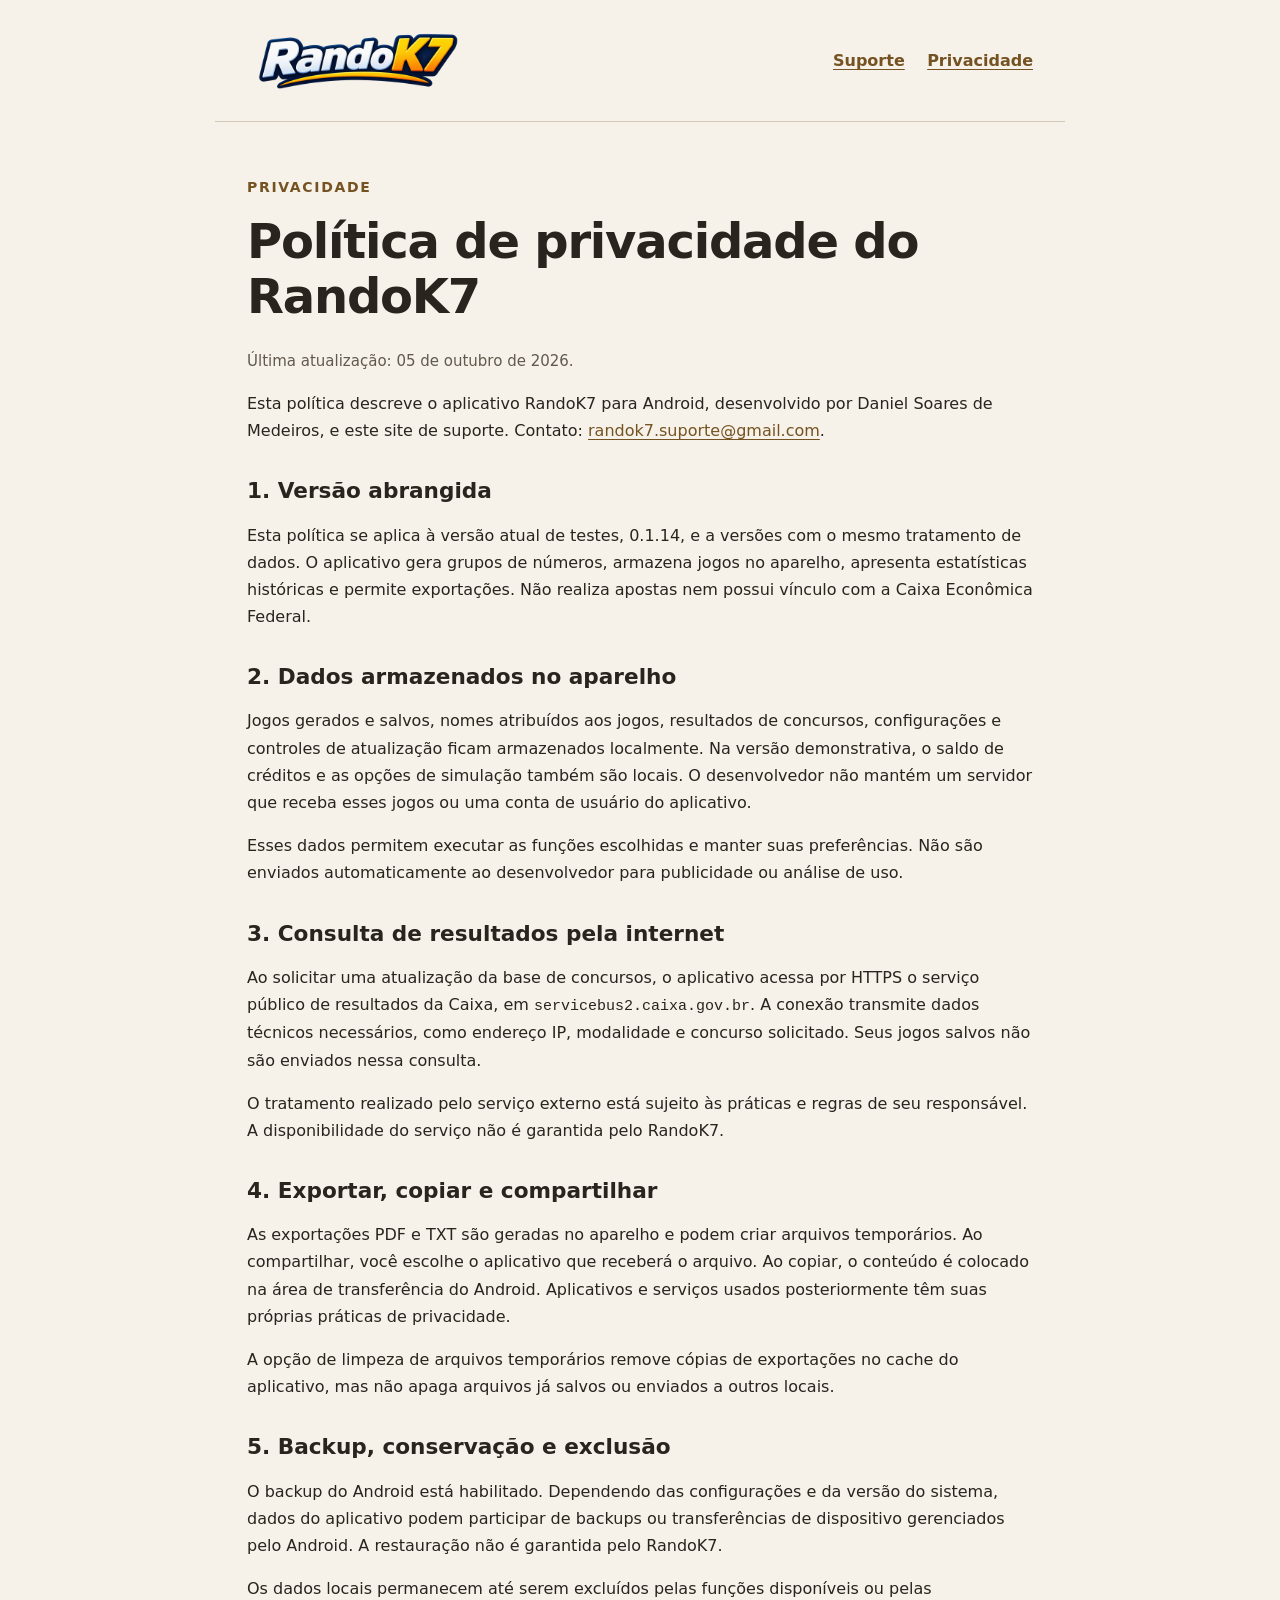
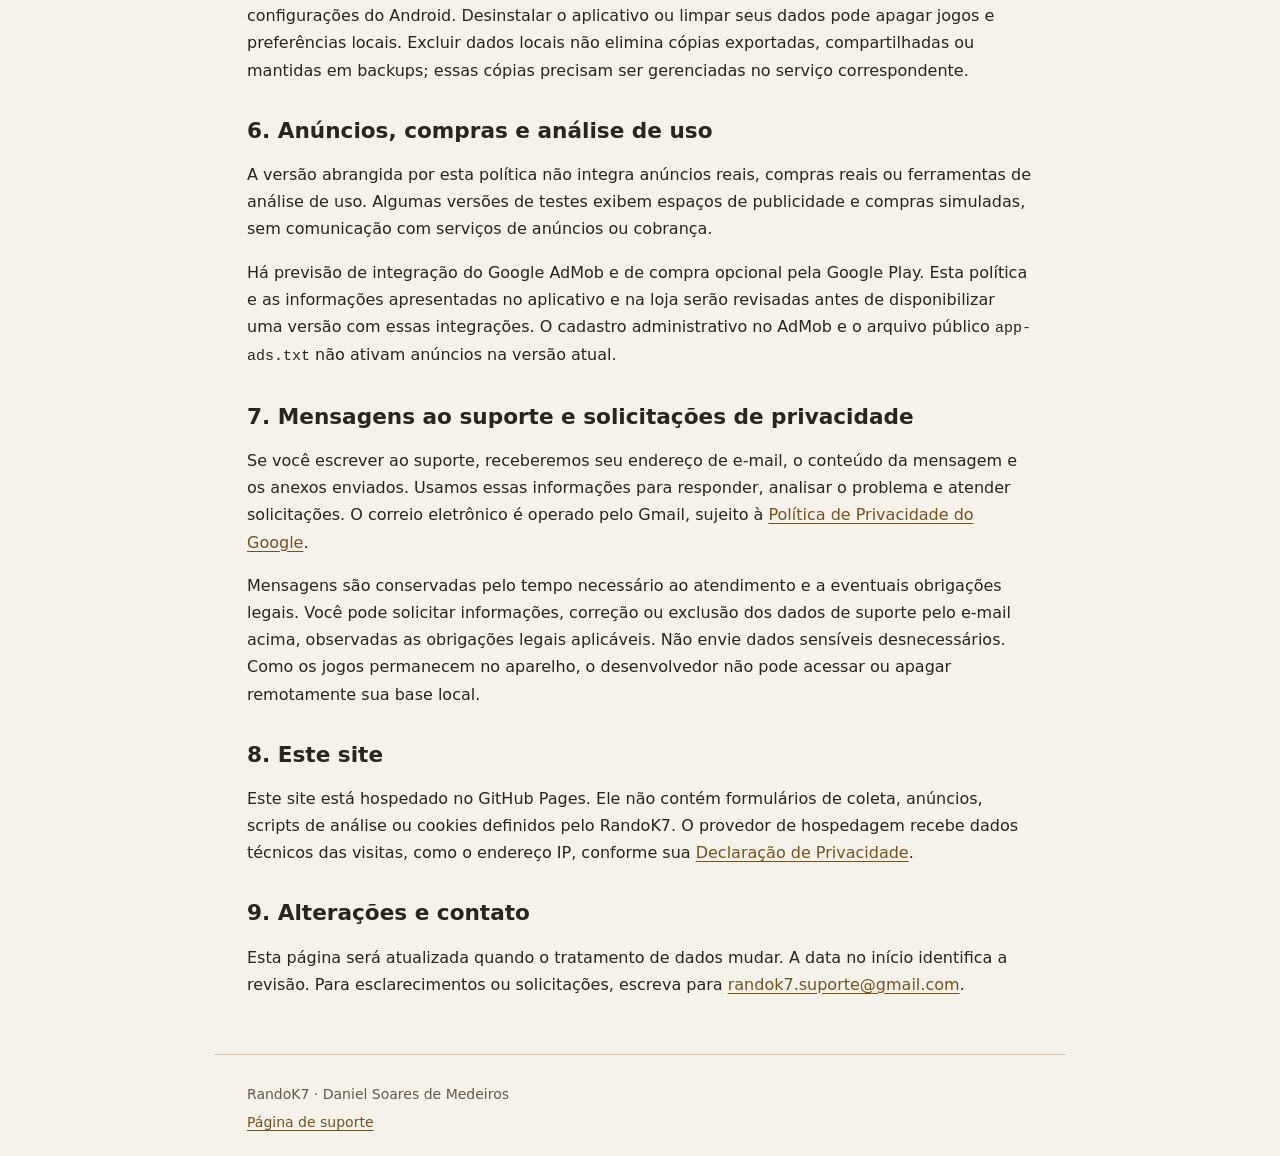
==== privacidade.html @ d1eff688 "Publica site de suporte e privacidade do RandoK7" ====
<!doctype html>
<html lang="pt-BR">
<head>
  <meta charset="utf-8">
  <meta name="viewport" content="width=device-width, initial-scale=1">
  <title>Política de privacidade — RandoK7</title>
  <meta name="description" content="Política de privacidade do RandoK7: dados locais, resultados, exportações e contato de suporte.">
  <link rel="stylesheet" href="estilo.css">
  <link rel="icon" type="image/svg+xml" href="data:image/svg+xml,%3Csvg xmlns='http://www.w3.org/2000/svg' viewBox='0 0 64 64'%3E%3Crect width='64' height='64' rx='14' fill='%231b1916'/%3E%3Ctext x='32' y='45' text-anchor='middle' font-family='sans-serif' font-weight='700' font-size='40' fill='%23e3bd78'%3EK%3C/text%3E%3C/svg%3E">
</head>
<body>
  <a class="pular" href="#conteudo">Pular para o conteúdo</a>
  <header class="cabecalho"><a href="./" aria-label="RandoK7 — início"><img src="logo.png" alt="RandoK7" width="220"></a><nav aria-label="Principal"><a href="./#suporte">Suporte</a><a href="privacidade.html" aria-current="page">Privacidade</a></nav></header>
  <main id="conteudo" class="politica">
    <p class="etiqueta">PRIVACIDADE</p>
    <h1>Política de privacidade do RandoK7</h1>
    <p class="secundario">Última atualização: 05 de outubro de 2026.</p>
    <p>Esta política descreve o aplicativo RandoK7 para Android, desenvolvido por Daniel Soares de Medeiros, e este site de suporte. Contato: <a href="mailto:randok7.suporte@gmail.com">randok7.suporte@gmail.com</a>.</p>
    <h2>1. Versão abrangida</h2>
    <p>Esta política se aplica à versão atual de testes, 0.1.14, e a versões com o mesmo tratamento de dados. O aplicativo gera grupos de números, armazena jogos no aparelho, apresenta estatísticas históricas e permite exportações. Não realiza apostas nem possui vínculo com a Caixa Econômica Federal.</p>
    <h2>2. Dados armazenados no aparelho</h2>
    <p>Jogos gerados e salvos, nomes atribuídos aos jogos, resultados de concursos, configurações e controles de atualização ficam armazenados localmente. Na versão demonstrativa, o saldo de créditos e as opções de simulação também são locais. O desenvolvedor não mantém um servidor que receba esses jogos ou uma conta de usuário do aplicativo.</p>
    <p>Esses dados permitem executar as funções escolhidas e manter suas preferências. Não são enviados automaticamente ao desenvolvedor para publicidade ou análise de uso.</p>
    <h2>3. Consulta de resultados pela internet</h2>
    <p>Ao solicitar uma atualização da base de concursos, o aplicativo acessa por HTTPS o serviço público de resultados da Caixa, em <code>servicebus2.caixa.gov.br</code>. A conexão transmite dados técnicos necessários, como endereço IP, modalidade e concurso solicitado. Seus jogos salvos não são enviados nessa consulta.</p>
    <p>O tratamento realizado pelo serviço externo está sujeito às práticas e regras de seu responsável. A disponibilidade do serviço não é garantida pelo RandoK7.</p>
    <h2>4. Exportar, copiar e compartilhar</h2>
    <p>As exportações PDF e TXT são geradas no aparelho e podem criar arquivos temporários. Ao compartilhar, você escolhe o aplicativo que receberá o arquivo. Ao copiar, o conteúdo é colocado na área de transferência do Android. Aplicativos e serviços usados posteriormente têm suas próprias práticas de privacidade.</p>
    <p>A opção de limpeza de arquivos temporários remove cópias de exportações no cache do aplicativo, mas não apaga arquivos já salvos ou enviados a outros locais.</p>
    <h2>5. Backup, conservação e exclusão</h2>
    <p>O backup do Android está habilitado. Dependendo das configurações e da versão do sistema, dados do aplicativo podem participar de backups ou transferências de dispositivo gerenciados pelo Android. A restauração não é garantida pelo RandoK7.</p>
    <p>Os dados locais permanecem até serem excluídos pelas funções disponíveis ou pelas configurações do Android. Desinstalar o aplicativo ou limpar seus dados pode apagar jogos e preferências locais. Excluir dados locais não elimina cópias exportadas, compartilhadas ou mantidas em backups; essas cópias precisam ser gerenciadas no serviço correspondente.</p>
    <h2>6. Anúncios, compras e análise de uso</h2>
    <p>A versão abrangida por esta política não integra anúncios reais, compras reais ou ferramentas de análise de uso. Algumas versões de testes exibem espaços de publicidade e compras simuladas, sem comunicação com serviços de anúncios ou cobrança.</p>
    <p>Há previsão de integração do Google AdMob e de compra opcional pela Google Play. Esta política e as informações apresentadas no aplicativo e na loja serão revisadas antes de disponibilizar uma versão com essas integrações. O cadastro administrativo no AdMob e o arquivo público <code>app-ads.txt</code> não ativam anúncios na versão atual.</p>
    <h2>7. Mensagens ao suporte e solicitações de privacidade</h2>
    <p>Se você escrever ao suporte, receberemos seu endereço de e-mail, o conteúdo da mensagem e os anexos enviados. Usamos essas informações para responder, analisar o problema e atender solicitações. O correio eletrônico é operado pelo Gmail, sujeito à <a href="https://policies.google.com/privacy?hl=pt-BR">Política de Privacidade do Google</a>.</p>
    <p>Mensagens são conservadas pelo tempo necessário ao atendimento e a eventuais obrigações legais. Você pode solicitar informações, correção ou exclusão dos dados de suporte pelo e-mail acima, observadas as obrigações legais aplicáveis. Não envie dados sensíveis desnecessários. Como os jogos permanecem no aparelho, o desenvolvedor não pode acessar ou apagar remotamente sua base local.</p>
    <h2>8. Este site</h2>
    <p>Este site está hospedado no GitHub Pages. Ele não contém formulários de coleta, anúncios, scripts de análise ou cookies definidos pelo RandoK7. O provedor de hospedagem recebe dados técnicos das visitas, como o endereço IP, conforme sua <a href="https://docs.github.com/pt/site-policy/privacy-policies/github-general-privacy-statement">Declaração de Privacidade</a>.</p>
    <h2>9. Alterações e contato</h2>
    <p>Esta página será atualizada quando o tratamento de dados mudar. A data no início identifica a revisão. Para esclarecimentos ou solicitações, escreva para <a href="mailto:randok7.suporte@gmail.com">randok7.suporte@gmail.com</a>.</p>
  </main>
  <footer><p>RandoK7 · Daniel Soares de Medeiros</p><a href="./">Página de suporte</a></footer>
</body>
</html>
---- estilo.css ----
:root{color-scheme:light dark;--fundo:#f6f2e9;--texto:#29241d;--painel:#fffdf8;--borda:#d4c8b6;--destaque:#755221;--suave:#62594e}
*{box-sizing:border-box}html{scroll-behavior:smooth}body{margin:0;background:var(--fundo);color:var(--texto);font-family:system-ui,-apple-system,"Segoe UI",sans-serif;font-size:1rem;line-height:1.7}
a{color:var(--destaque);text-underline-offset:.2em;overflow-wrap:anywhere}a:focus-visible{outline:3px solid var(--destaque);outline-offset:5px}.pular{position:absolute;left:1rem;top:-5rem;z-index:2;background:var(--painel);padding:.5rem}.pular:focus{top:1rem}
.cabecalho,main,footer{max-width:850px;margin:auto;padding:1.5rem clamp(1rem,4vw,2rem)}.cabecalho{display:flex;align-items:center;justify-content:space-between;gap:1.25rem;border-bottom:1px solid var(--borda);flex-wrap:wrap}.cabecalho img{display:block;max-width:100%;height:auto}.cabecalho nav{display:flex;gap:1.4rem;flex-wrap:wrap}.cabecalho nav a{font-weight:600}
main{padding-top:2.5rem;padding-bottom:2.5rem}h1{font-size:clamp(2rem,6vw,3rem);line-height:1.15;margin:.5rem 0 1.5rem;letter-spacing:-.025em;overflow-wrap:anywhere}h2{font-size:1.35rem;line-height:1.35;margin:0 0 .75rem}.abertura{font-size:1.2rem;max-width:650px}.etiqueta{font-size:.875rem;font-weight:700;letter-spacing:.12em;color:var(--destaque)}.painel{padding:1.5rem;margin-top:1.5rem;border:1px solid var(--borda);border-left:4px solid var(--destaque);border-radius:.8rem;background:var(--painel)}.painel p{margin:.6rem 0 1rem}.contato{font-size:1.125rem;font-weight:650}.secundario{color:var(--suave);font-size:.9375rem}.botao{display:inline-block;padding:.6rem 1rem;border:1px solid var(--destaque);border-radius:2rem;font-weight:600;text-decoration:none}.botao:hover{background:var(--fundo)}.politica h2{margin-top:2rem}.politica code{font-size:.9375rem;overflow-wrap:anywhere}footer{border-top:1px solid var(--borda);font-size:.875rem;color:var(--suave)}footer p{margin:.25rem 0}
@media(prefers-color-scheme:dark){:root{--fundo:#191712;--texto:#eee5d8;--painel:#25221c;--borda:#554d40;--destaque:#e3bd78;--suave:#c5baaa}}@media(prefers-reduced-motion:reduce){html{scroll-behavior:auto}}
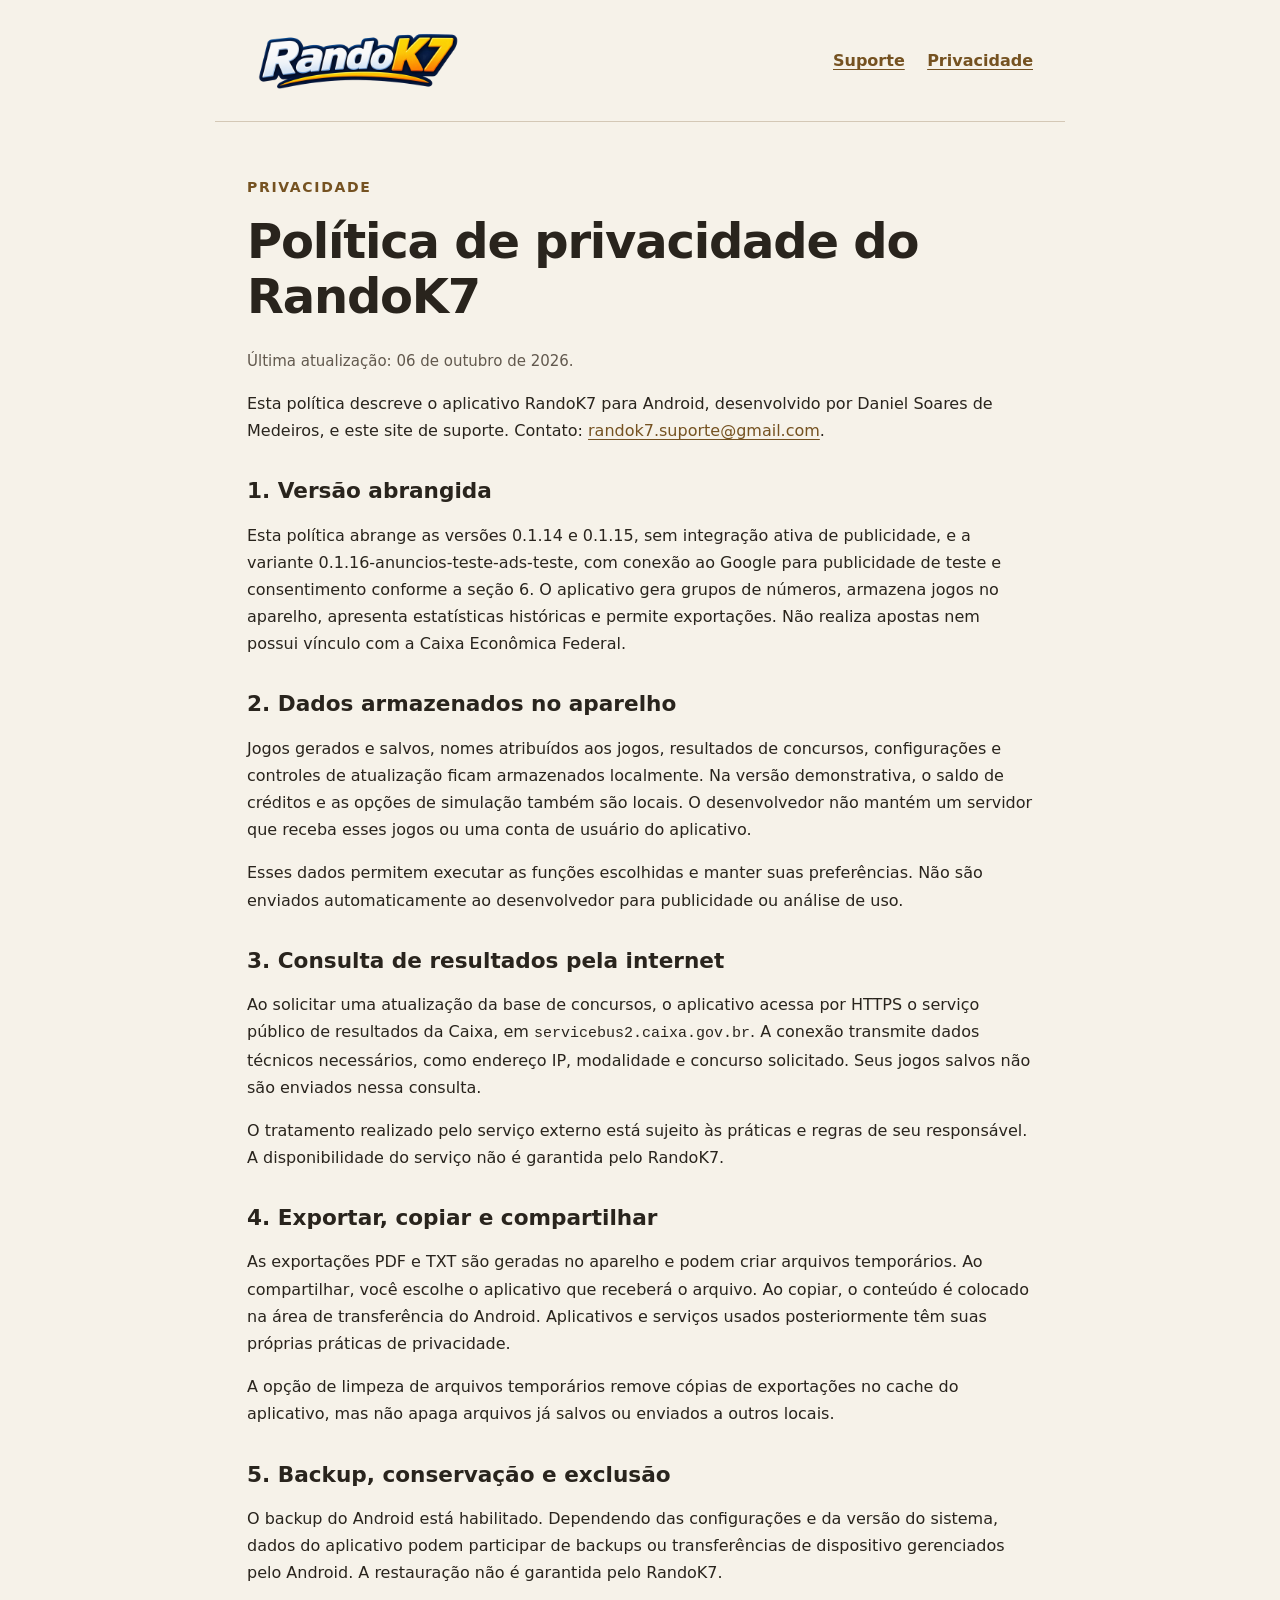
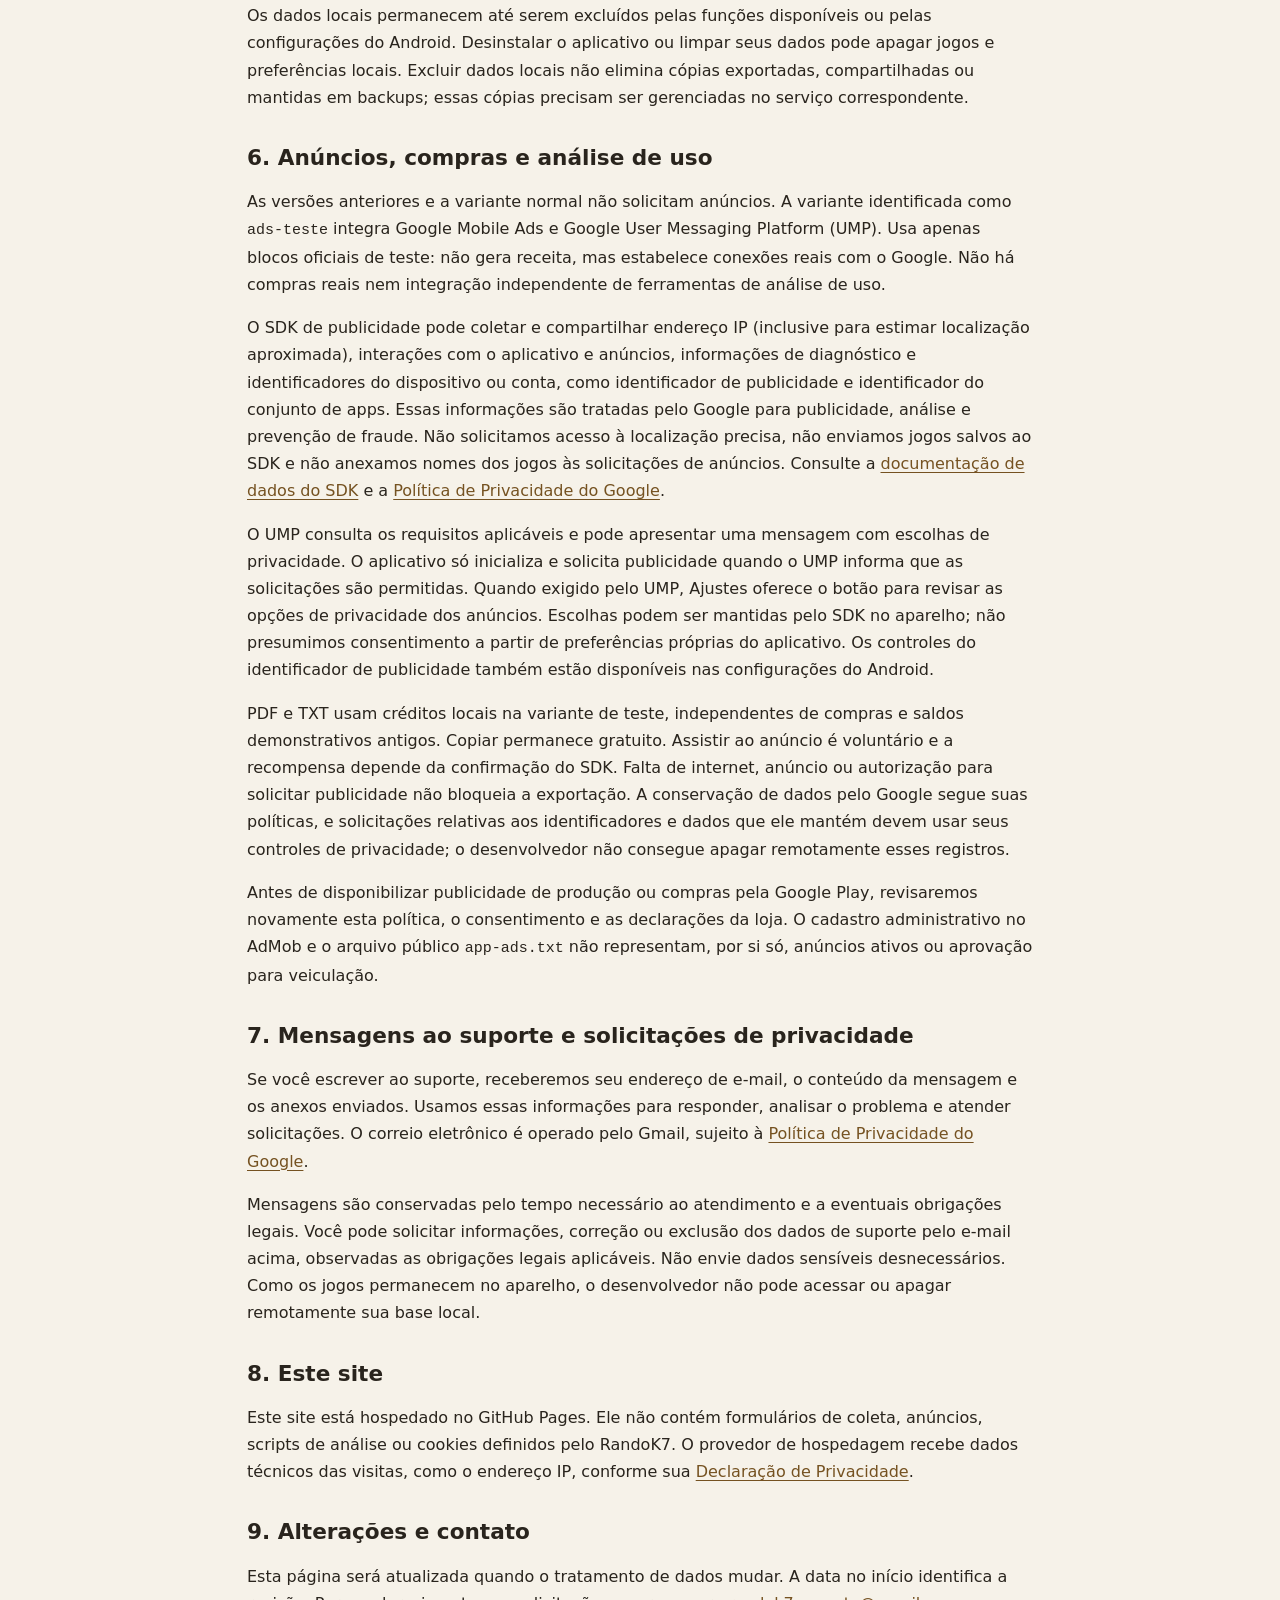
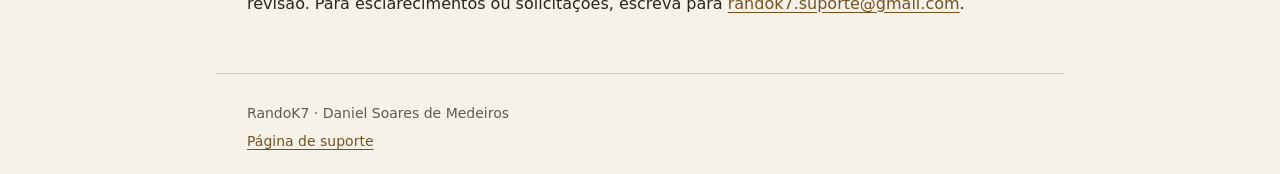
==== commit b2c14722: "Descreve SDKs de publicidade e consentimento na variante de teste" ====
--- a/privacidade.html
+++ b/privacidade.html
@@ -14,10 +14,10 @@
   <main id="conteudo" class="politica">
     <p class="etiqueta">PRIVACIDADE</p>
     <h1>Política de privacidade do RandoK7</h1>
-    <p class="secundario">Última atualização: 05 de outubro de 2026.</p>
+    <p class="secundario">Última atualização: 06 de outubro de 2026.</p>
     <p>Esta política descreve o aplicativo RandoK7 para Android, desenvolvido por Daniel Soares de Medeiros, e este site de suporte. Contato: <a href="mailto:randok7.suporte@gmail.com">randok7.suporte@gmail.com</a>.</p>
     <h2>1. Versão abrangida</h2>
-    <p>Esta política se aplica à versão atual de testes, 0.1.14, e a versões com o mesmo tratamento de dados. O aplicativo gera grupos de números, armazena jogos no aparelho, apresenta estatísticas históricas e permite exportações. Não realiza apostas nem possui vínculo com a Caixa Econômica Federal.</p>
+    <p>Esta política abrange as versões 0.1.14 e 0.1.15, sem integração ativa de publicidade, e a variante 0.1.16-anuncios-teste-ads-teste, com conexão ao Google para publicidade de teste e consentimento conforme a seção 6. O aplicativo gera grupos de números, armazena jogos no aparelho, apresenta estatísticas históricas e permite exportações. Não realiza apostas nem possui vínculo com a Caixa Econômica Federal.</p>
     <h2>2. Dados armazenados no aparelho</h2>
     <p>Jogos gerados e salvos, nomes atribuídos aos jogos, resultados de concursos, configurações e controles de atualização ficam armazenados localmente. Na versão demonstrativa, o saldo de créditos e as opções de simulação também são locais. O desenvolvedor não mantém um servidor que receba esses jogos ou uma conta de usuário do aplicativo.</p>
     <p>Esses dados permitem executar as funções escolhidas e manter suas preferências. Não são enviados automaticamente ao desenvolvedor para publicidade ou análise de uso.</p>
@@ -31,8 +31,11 @@
     <p>O backup do Android está habilitado. Dependendo das configurações e da versão do sistema, dados do aplicativo podem participar de backups ou transferências de dispositivo gerenciados pelo Android. A restauração não é garantida pelo RandoK7.</p>
     <p>Os dados locais permanecem até serem excluídos pelas funções disponíveis ou pelas configurações do Android. Desinstalar o aplicativo ou limpar seus dados pode apagar jogos e preferências locais. Excluir dados locais não elimina cópias exportadas, compartilhadas ou mantidas em backups; essas cópias precisam ser gerenciadas no serviço correspondente.</p>
     <h2>6. Anúncios, compras e análise de uso</h2>
-    <p>A versão abrangida por esta política não integra anúncios reais, compras reais ou ferramentas de análise de uso. Algumas versões de testes exibem espaços de publicidade e compras simuladas, sem comunicação com serviços de anúncios ou cobrança.</p>
-    <p>Há previsão de integração do Google AdMob e de compra opcional pela Google Play. Esta política e as informações apresentadas no aplicativo e na loja serão revisadas antes de disponibilizar uma versão com essas integrações. O cadastro administrativo no AdMob e o arquivo público <code>app-ads.txt</code> não ativam anúncios na versão atual.</p>
+    <p>As versões anteriores e a variante normal não solicitam anúncios. A variante identificada como <code>ads-teste</code> integra Google Mobile Ads e Google User Messaging Platform (UMP). Usa apenas blocos oficiais de teste: não gera receita, mas estabelece conexões reais com o Google. Não há compras reais nem integração independente de ferramentas de análise de uso.</p>
+    <p>O SDK de publicidade pode coletar e compartilhar endereço IP (inclusive para estimar localização aproximada), interações com o aplicativo e anúncios, informações de diagnóstico e identificadores do dispositivo ou conta, como identificador de publicidade e identificador do conjunto de apps. Essas informações são tratadas pelo Google para publicidade, análise e prevenção de fraude. Não solicitamos acesso à localização precisa, não enviamos jogos salvos ao SDK e não anexamos nomes dos jogos às solicitações de anúncios. Consulte a <a href="https://developers.google.com/admob/android/privacy/play-data-disclosure">documentação de dados do SDK</a> e a <a href="https://policies.google.com/privacy?hl=pt-BR">Política de Privacidade do Google</a>.</p>
+    <p>O UMP consulta os requisitos aplicáveis e pode apresentar uma mensagem com escolhas de privacidade. O aplicativo só inicializa e solicita publicidade quando o UMP informa que as solicitações são permitidas. Quando exigido pelo UMP, Ajustes oferece o botão para revisar as opções de privacidade dos anúncios. Escolhas podem ser mantidas pelo SDK no aparelho; não presumimos consentimento a partir de preferências próprias do aplicativo. Os controles do identificador de publicidade também estão disponíveis nas configurações do Android.</p>
+    <p>PDF e TXT usam créditos locais na variante de teste, independentes de compras e saldos demonstrativos antigos. Copiar permanece gratuito. Assistir ao anúncio é voluntário e a recompensa depende da confirmação do SDK. Falta de internet, anúncio ou autorização para solicitar publicidade não bloqueia a exportação. A conservação de dados pelo Google segue suas políticas, e solicitações relativas aos identificadores e dados que ele mantém devem usar seus controles de privacidade; o desenvolvedor não consegue apagar remotamente esses registros.</p>
+    <p>Antes de disponibilizar publicidade de produção ou compras pela Google Play, revisaremos novamente esta política, o consentimento e as declarações da loja. O cadastro administrativo no AdMob e o arquivo público <code>app-ads.txt</code> não representam, por si só, anúncios ativos ou aprovação para veiculação.</p>
     <h2>7. Mensagens ao suporte e solicitações de privacidade</h2>
     <p>Se você escrever ao suporte, receberemos seu endereço de e-mail, o conteúdo da mensagem e os anexos enviados. Usamos essas informações para responder, analisar o problema e atender solicitações. O correio eletrônico é operado pelo Gmail, sujeito à <a href="https://policies.google.com/privacy?hl=pt-BR">Política de Privacidade do Google</a>.</p>
     <p>Mensagens são conservadas pelo tempo necessário ao atendimento e a eventuais obrigações legais. Você pode solicitar informações, correção ou exclusão dos dados de suporte pelo e-mail acima, observadas as obrigações legais aplicáveis. Não envie dados sensíveis desnecessários. Como os jogos permanecem no aparelho, o desenvolvedor não pode acessar ou apagar remotamente sua base local.</p>
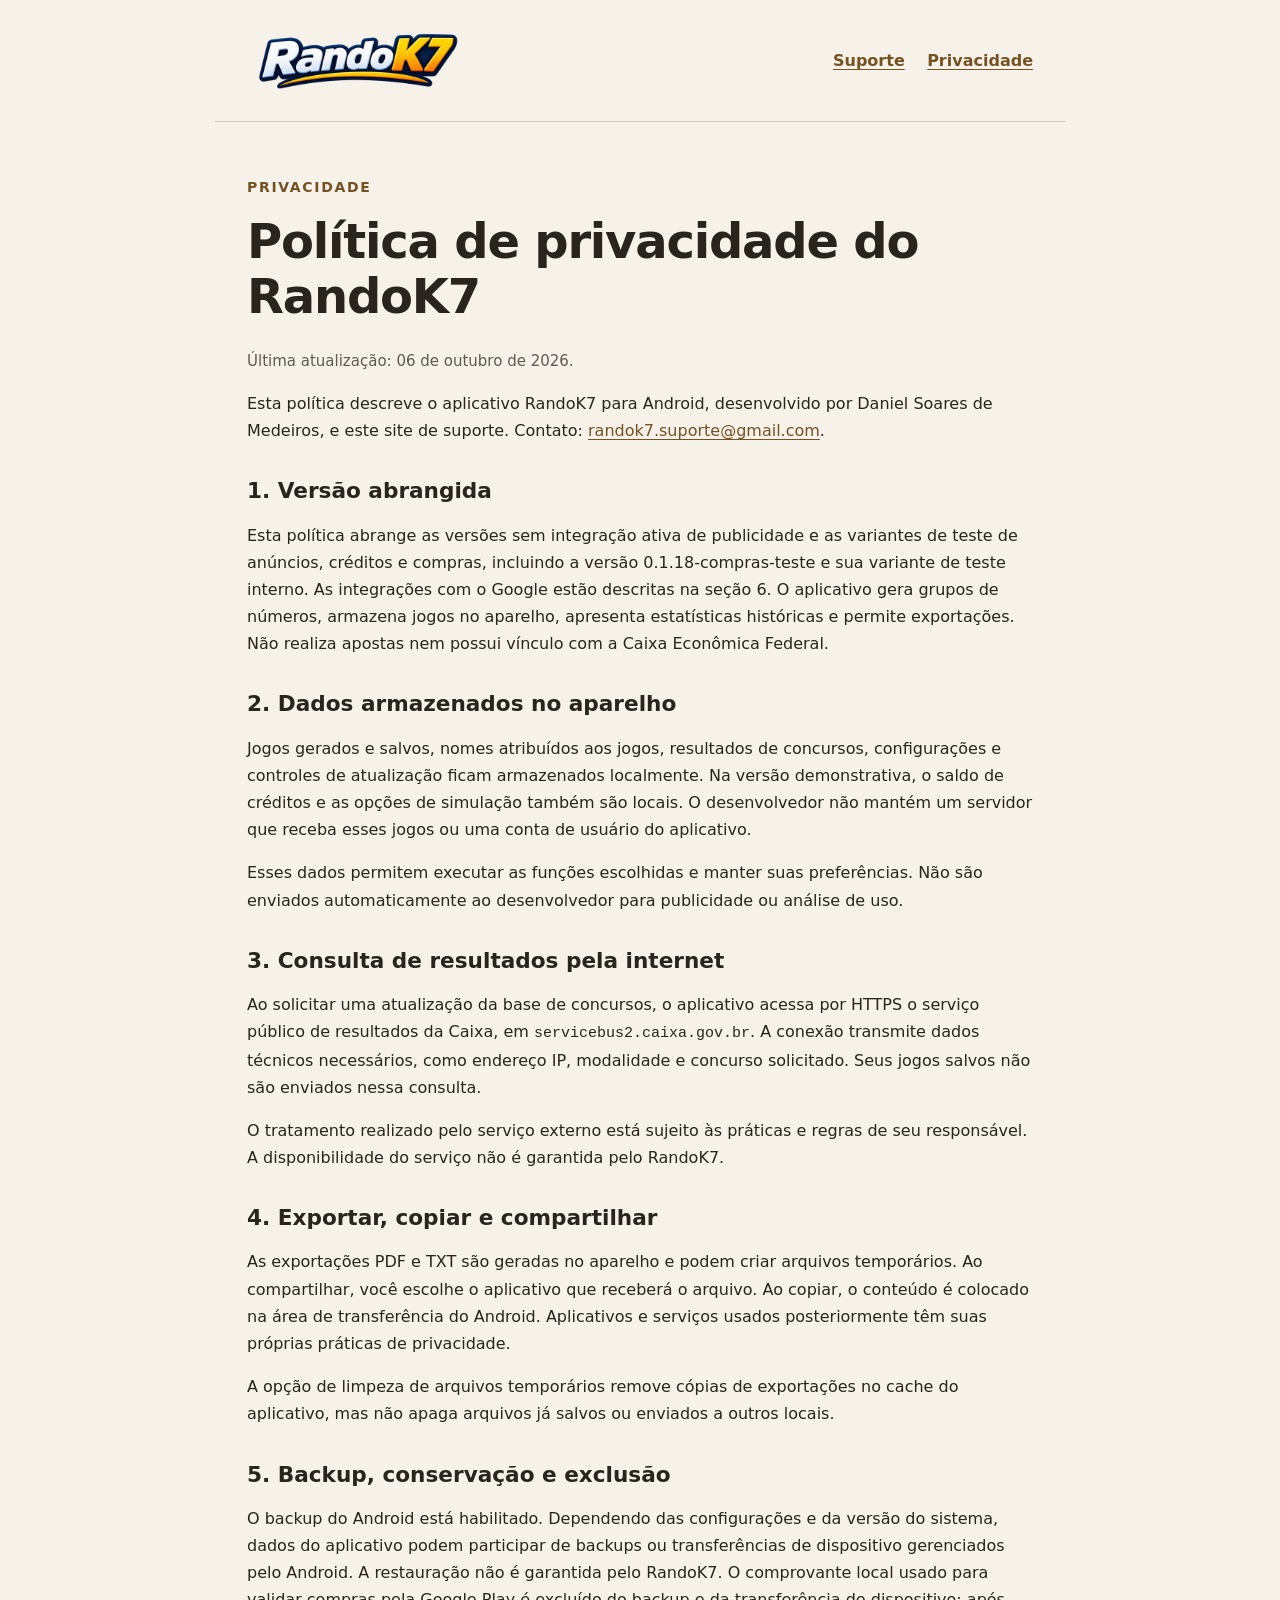
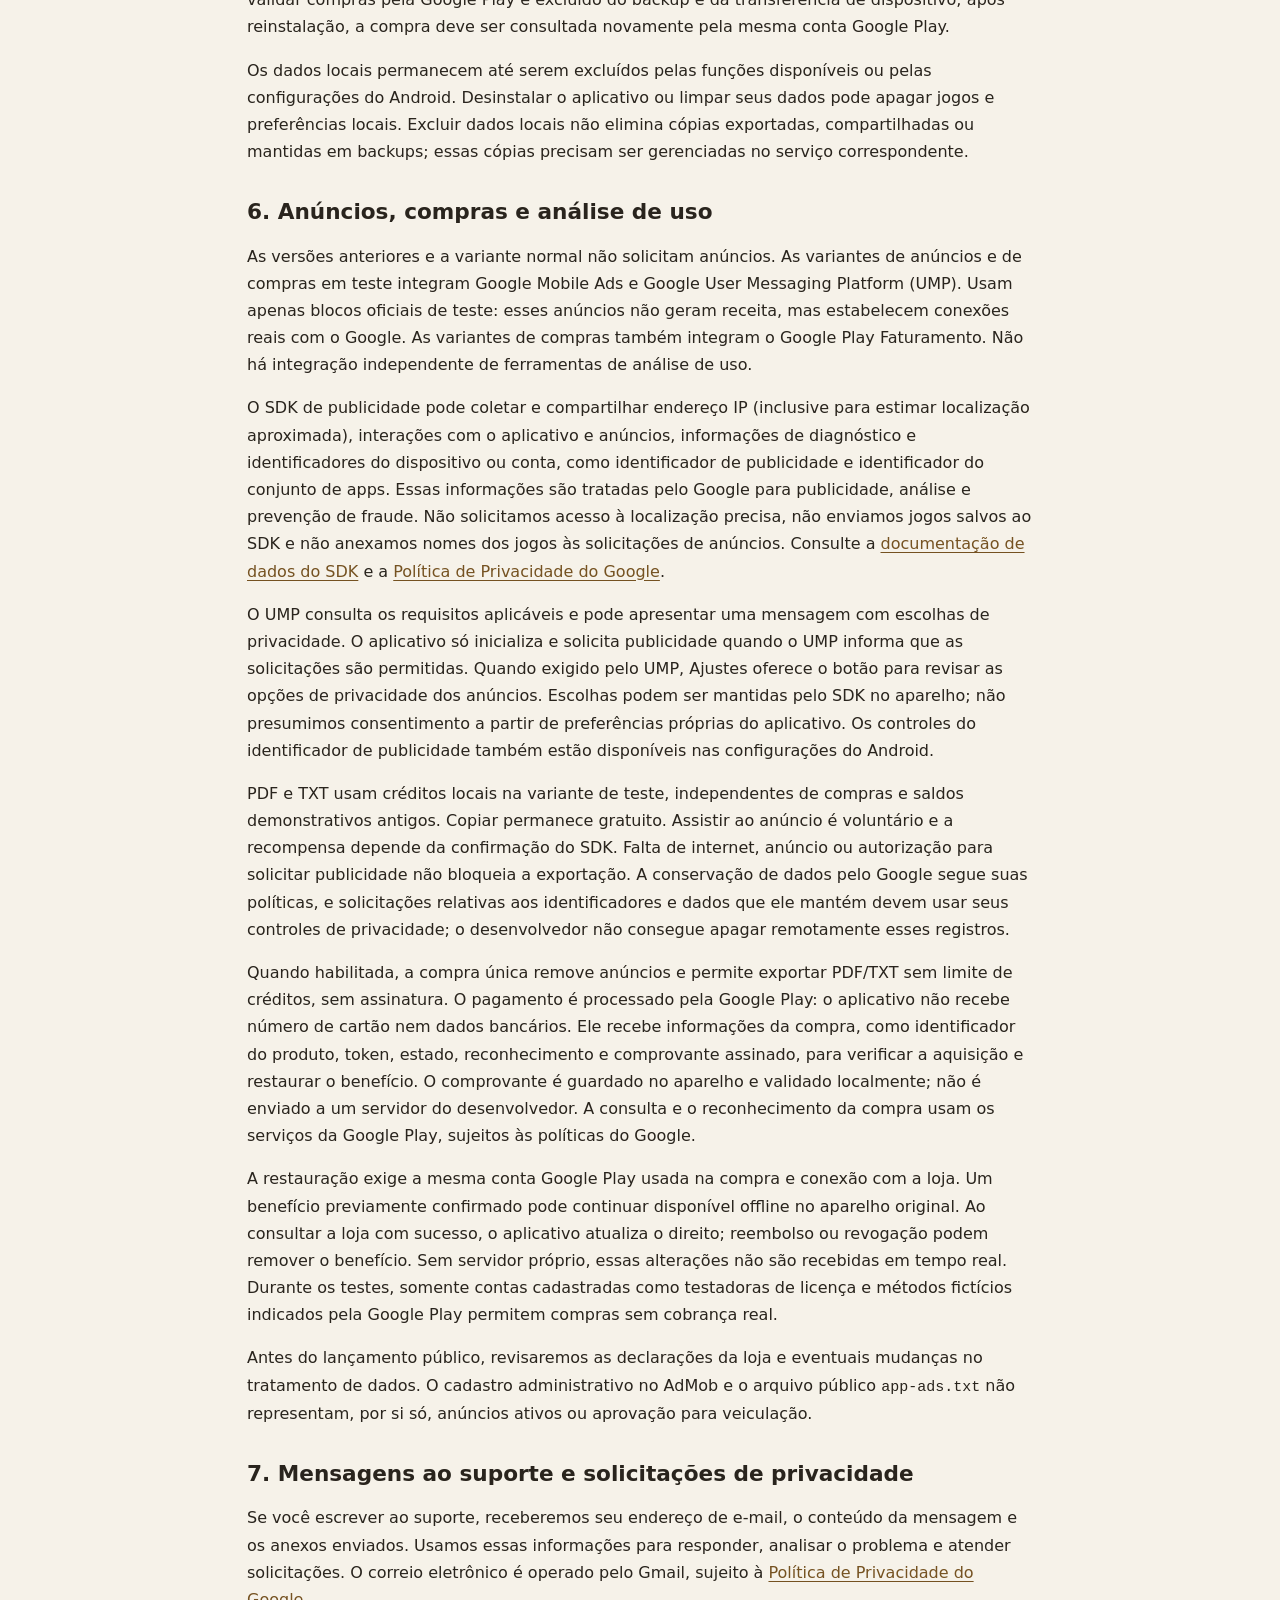
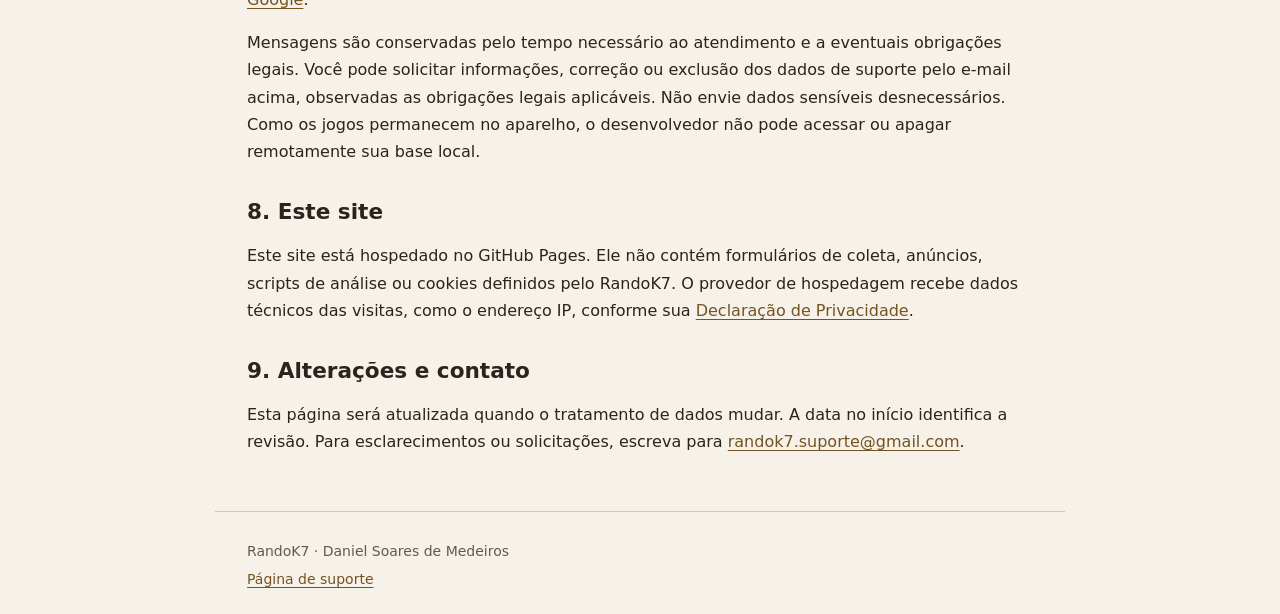
==== commit 93cbac8c: "Atualiza privacidade para testes de compras Play" ====
--- a/privacidade.html
+++ b/privacidade.html
@@ -17,7 +17,7 @@
     <p class="secundario">Última atualização: 06 de outubro de 2026.</p>
     <p>Esta política descreve o aplicativo RandoK7 para Android, desenvolvido por Daniel Soares de Medeiros, e este site de suporte. Contato: <a href="mailto:randok7.suporte@gmail.com">randok7.suporte@gmail.com</a>.</p>
     <h2>1. Versão abrangida</h2>
-    <p>Esta política abrange as versões 0.1.14 e 0.1.15, sem integração ativa de publicidade, e a variante 0.1.16-anuncios-teste-ads-teste, com conexão ao Google para publicidade de teste e consentimento conforme a seção 6. O aplicativo gera grupos de números, armazena jogos no aparelho, apresenta estatísticas históricas e permite exportações. Não realiza apostas nem possui vínculo com a Caixa Econômica Federal.</p>
+    <p>Esta política abrange as versões sem integração ativa de publicidade e as variantes de teste de anúncios, créditos e compras, incluindo a versão 0.1.18-compras-teste e sua variante de teste interno. As integrações com o Google estão descritas na seção 6. O aplicativo gera grupos de números, armazena jogos no aparelho, apresenta estatísticas históricas e permite exportações. Não realiza apostas nem possui vínculo com a Caixa Econômica Federal.</p>
     <h2>2. Dados armazenados no aparelho</h2>
     <p>Jogos gerados e salvos, nomes atribuídos aos jogos, resultados de concursos, configurações e controles de atualização ficam armazenados localmente. Na versão demonstrativa, o saldo de créditos e as opções de simulação também são locais. O desenvolvedor não mantém um servidor que receba esses jogos ou uma conta de usuário do aplicativo.</p>
     <p>Esses dados permitem executar as funções escolhidas e manter suas preferências. Não são enviados automaticamente ao desenvolvedor para publicidade ou análise de uso.</p>
@@ -28,14 +28,16 @@
     <p>As exportações PDF e TXT são geradas no aparelho e podem criar arquivos temporários. Ao compartilhar, você escolhe o aplicativo que receberá o arquivo. Ao copiar, o conteúdo é colocado na área de transferência do Android. Aplicativos e serviços usados posteriormente têm suas próprias práticas de privacidade.</p>
     <p>A opção de limpeza de arquivos temporários remove cópias de exportações no cache do aplicativo, mas não apaga arquivos já salvos ou enviados a outros locais.</p>
     <h2>5. Backup, conservação e exclusão</h2>
-    <p>O backup do Android está habilitado. Dependendo das configurações e da versão do sistema, dados do aplicativo podem participar de backups ou transferências de dispositivo gerenciados pelo Android. A restauração não é garantida pelo RandoK7.</p>
+    <p>O backup do Android está habilitado. Dependendo das configurações e da versão do sistema, dados do aplicativo podem participar de backups ou transferências de dispositivo gerenciados pelo Android. A restauração não é garantida pelo RandoK7. O comprovante local usado para validar compras pela Google Play é excluído do backup e da transferência de dispositivo; após reinstalação, a compra deve ser consultada novamente pela mesma conta Google Play.</p>
     <p>Os dados locais permanecem até serem excluídos pelas funções disponíveis ou pelas configurações do Android. Desinstalar o aplicativo ou limpar seus dados pode apagar jogos e preferências locais. Excluir dados locais não elimina cópias exportadas, compartilhadas ou mantidas em backups; essas cópias precisam ser gerenciadas no serviço correspondente.</p>
     <h2>6. Anúncios, compras e análise de uso</h2>
-    <p>As versões anteriores e a variante normal não solicitam anúncios. A variante identificada como <code>ads-teste</code> integra Google Mobile Ads e Google User Messaging Platform (UMP). Usa apenas blocos oficiais de teste: não gera receita, mas estabelece conexões reais com o Google. Não há compras reais nem integração independente de ferramentas de análise de uso.</p>
+    <p>As versões anteriores e a variante normal não solicitam anúncios. As variantes de anúncios e de compras em teste integram Google Mobile Ads e Google User Messaging Platform (UMP). Usam apenas blocos oficiais de teste: esses anúncios não geram receita, mas estabelecem conexões reais com o Google. As variantes de compras também integram o Google Play Faturamento. Não há integração independente de ferramentas de análise de uso.</p>
     <p>O SDK de publicidade pode coletar e compartilhar endereço IP (inclusive para estimar localização aproximada), interações com o aplicativo e anúncios, informações de diagnóstico e identificadores do dispositivo ou conta, como identificador de publicidade e identificador do conjunto de apps. Essas informações são tratadas pelo Google para publicidade, análise e prevenção de fraude. Não solicitamos acesso à localização precisa, não enviamos jogos salvos ao SDK e não anexamos nomes dos jogos às solicitações de anúncios. Consulte a <a href="https://developers.google.com/admob/android/privacy/play-data-disclosure">documentação de dados do SDK</a> e a <a href="https://policies.google.com/privacy?hl=pt-BR">Política de Privacidade do Google</a>.</p>
     <p>O UMP consulta os requisitos aplicáveis e pode apresentar uma mensagem com escolhas de privacidade. O aplicativo só inicializa e solicita publicidade quando o UMP informa que as solicitações são permitidas. Quando exigido pelo UMP, Ajustes oferece o botão para revisar as opções de privacidade dos anúncios. Escolhas podem ser mantidas pelo SDK no aparelho; não presumimos consentimento a partir de preferências próprias do aplicativo. Os controles do identificador de publicidade também estão disponíveis nas configurações do Android.</p>
     <p>PDF e TXT usam créditos locais na variante de teste, independentes de compras e saldos demonstrativos antigos. Copiar permanece gratuito. Assistir ao anúncio é voluntário e a recompensa depende da confirmação do SDK. Falta de internet, anúncio ou autorização para solicitar publicidade não bloqueia a exportação. A conservação de dados pelo Google segue suas políticas, e solicitações relativas aos identificadores e dados que ele mantém devem usar seus controles de privacidade; o desenvolvedor não consegue apagar remotamente esses registros.</p>
-    <p>Antes de disponibilizar publicidade de produção ou compras pela Google Play, revisaremos novamente esta política, o consentimento e as declarações da loja. O cadastro administrativo no AdMob e o arquivo público <code>app-ads.txt</code> não representam, por si só, anúncios ativos ou aprovação para veiculação.</p>
+    <p>Quando habilitada, a compra única remove anúncios e permite exportar PDF/TXT sem limite de créditos, sem assinatura. O pagamento é processado pela Google Play: o aplicativo não recebe número de cartão nem dados bancários. Ele recebe informações da compra, como identificador do produto, token, estado, reconhecimento e comprovante assinado, para verificar a aquisição e restaurar o benefício. O comprovante é guardado no aparelho e validado localmente; não é enviado a um servidor do desenvolvedor. A consulta e o reconhecimento da compra usam os serviços da Google Play, sujeitos às políticas do Google.</p>
+    <p>A restauração exige a mesma conta Google Play usada na compra e conexão com a loja. Um benefício previamente confirmado pode continuar disponível offline no aparelho original. Ao consultar a loja com sucesso, o aplicativo atualiza o direito; reembolso ou revogação podem remover o benefício. Sem servidor próprio, essas alterações não são recebidas em tempo real. Durante os testes, somente contas cadastradas como testadoras de licença e métodos fictícios indicados pela Google Play permitem compras sem cobrança real.</p>
+    <p>Antes do lançamento público, revisaremos as declarações da loja e eventuais mudanças no tratamento de dados. O cadastro administrativo no AdMob e o arquivo público <code>app-ads.txt</code> não representam, por si só, anúncios ativos ou aprovação para veiculação.</p>
     <h2>7. Mensagens ao suporte e solicitações de privacidade</h2>
     <p>Se você escrever ao suporte, receberemos seu endereço de e-mail, o conteúdo da mensagem e os anexos enviados. Usamos essas informações para responder, analisar o problema e atender solicitações. O correio eletrônico é operado pelo Gmail, sujeito à <a href="https://policies.google.com/privacy?hl=pt-BR">Política de Privacidade do Google</a>.</p>
     <p>Mensagens são conservadas pelo tempo necessário ao atendimento e a eventuais obrigações legais. Você pode solicitar informações, correção ou exclusão dos dados de suporte pelo e-mail acima, observadas as obrigações legais aplicáveis. Não envie dados sensíveis desnecessários. Como os jogos permanecem no aparelho, o desenvolvedor não pode acessar ou apagar remotamente sua base local.</p>
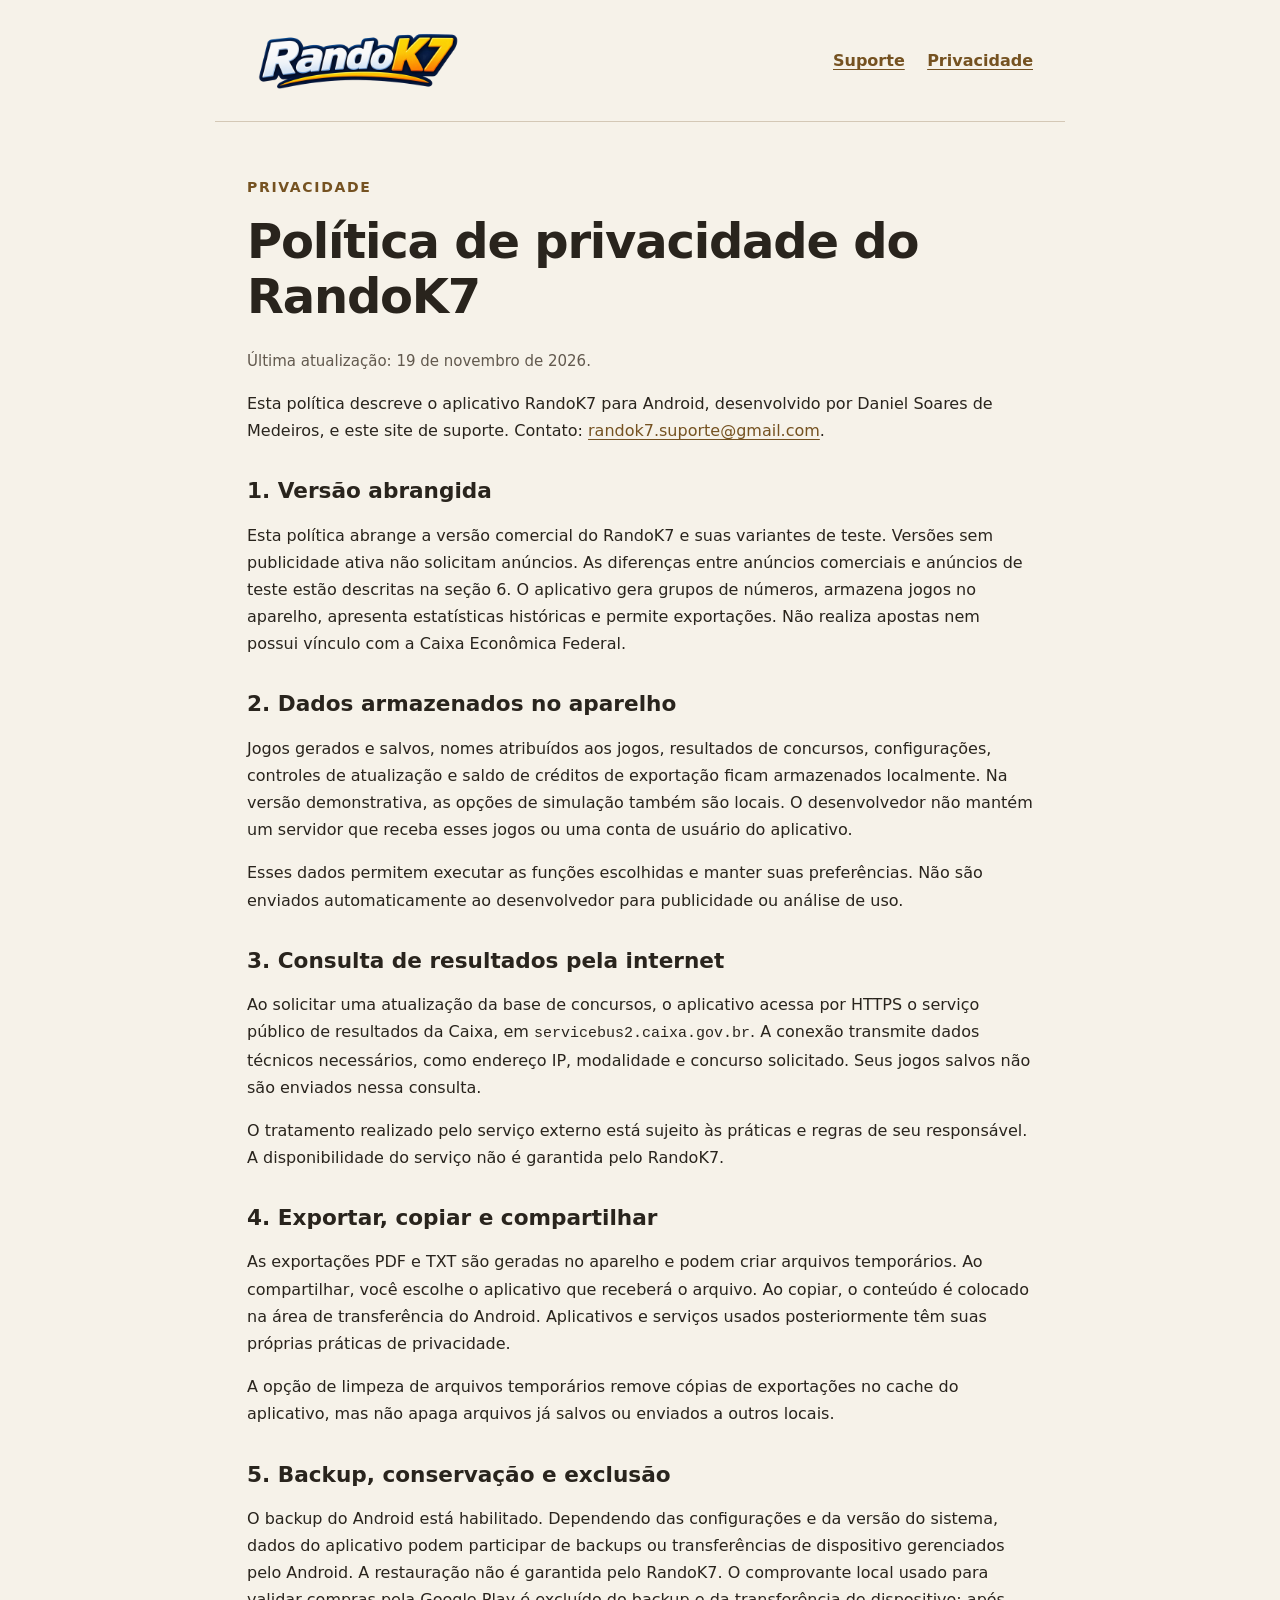
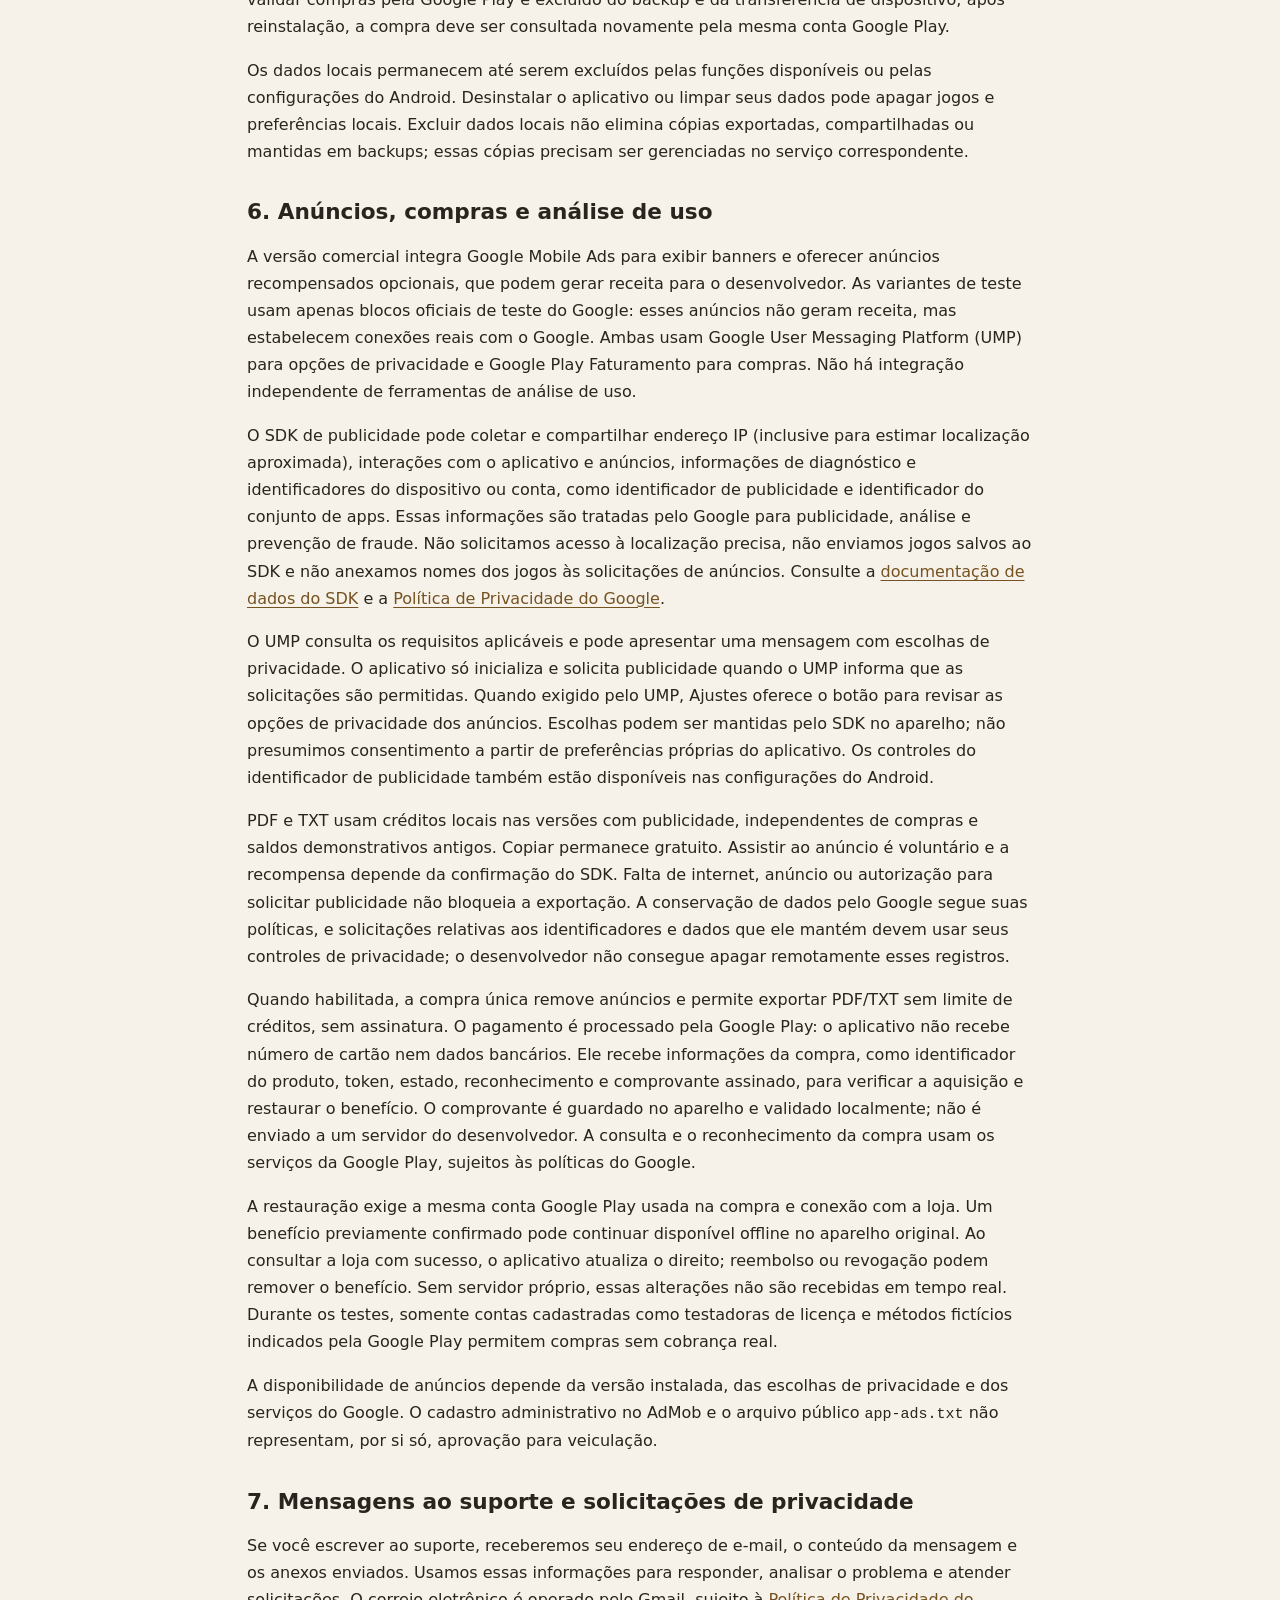
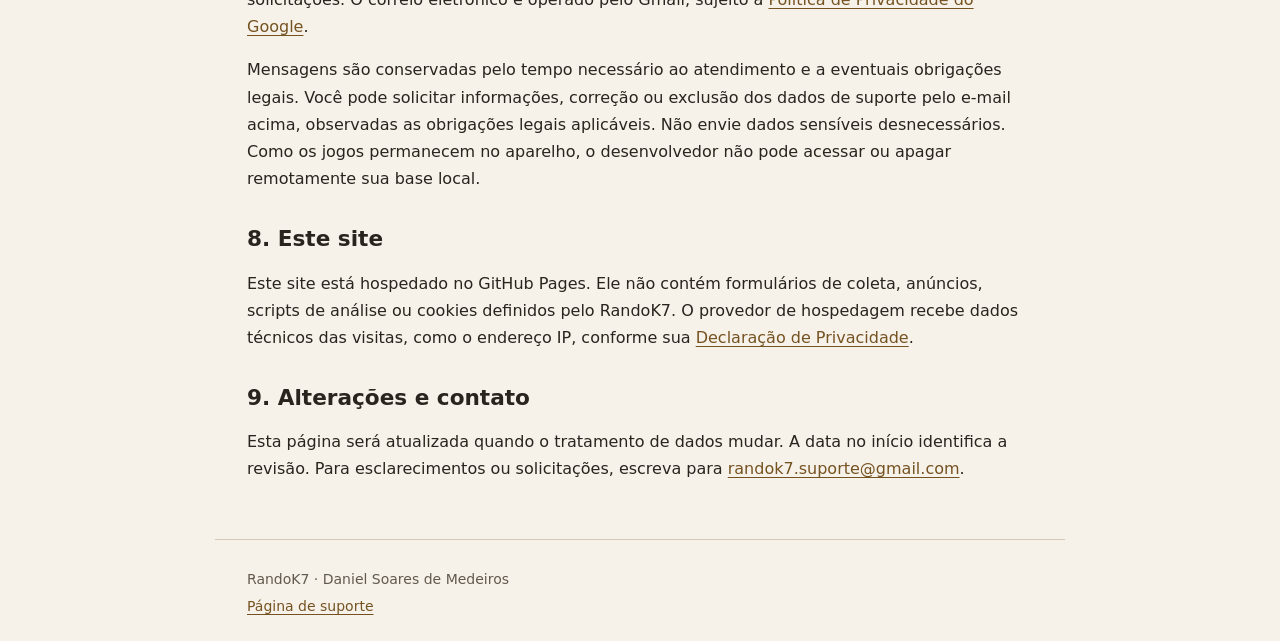
==== commit 0e466c18: "Atualiza politica para versao comercial" ====
--- a/privacidade.html
+++ b/privacidade.html
@@ -14,12 +14,12 @@
   <main id="conteudo" class="politica">
     <p class="etiqueta">PRIVACIDADE</p>
     <h1>Política de privacidade do RandoK7</h1>
-    <p class="secundario">Última atualização: 06 de outubro de 2026.</p>
+    <p class="secundario">Última atualização: 19 de novembro de 2026.</p>
     <p>Esta política descreve o aplicativo RandoK7 para Android, desenvolvido por Daniel Soares de Medeiros, e este site de suporte. Contato: <a href="mailto:randok7.suporte@gmail.com">randok7.suporte@gmail.com</a>.</p>
     <h2>1. Versão abrangida</h2>
-    <p>Esta política abrange as versões sem integração ativa de publicidade e as variantes de teste de anúncios, créditos e compras, incluindo a versão 0.1.18-compras-teste e sua variante de teste interno. As integrações com o Google estão descritas na seção 6. O aplicativo gera grupos de números, armazena jogos no aparelho, apresenta estatísticas históricas e permite exportações. Não realiza apostas nem possui vínculo com a Caixa Econômica Federal.</p>
+    <p>Esta política abrange a versão comercial do RandoK7 e suas variantes de teste. Versões sem publicidade ativa não solicitam anúncios. As diferenças entre anúncios comerciais e anúncios de teste estão descritas na seção 6. O aplicativo gera grupos de números, armazena jogos no aparelho, apresenta estatísticas históricas e permite exportações. Não realiza apostas nem possui vínculo com a Caixa Econômica Federal.</p>
     <h2>2. Dados armazenados no aparelho</h2>
-    <p>Jogos gerados e salvos, nomes atribuídos aos jogos, resultados de concursos, configurações e controles de atualização ficam armazenados localmente. Na versão demonstrativa, o saldo de créditos e as opções de simulação também são locais. O desenvolvedor não mantém um servidor que receba esses jogos ou uma conta de usuário do aplicativo.</p>
+    <p>Jogos gerados e salvos, nomes atribuídos aos jogos, resultados de concursos, configurações, controles de atualização e saldo de créditos de exportação ficam armazenados localmente. Na versão demonstrativa, as opções de simulação também são locais. O desenvolvedor não mantém um servidor que receba esses jogos ou uma conta de usuário do aplicativo.</p>
     <p>Esses dados permitem executar as funções escolhidas e manter suas preferências. Não são enviados automaticamente ao desenvolvedor para publicidade ou análise de uso.</p>
     <h2>3. Consulta de resultados pela internet</h2>
     <p>Ao solicitar uma atualização da base de concursos, o aplicativo acessa por HTTPS o serviço público de resultados da Caixa, em <code>servicebus2.caixa.gov.br</code>. A conexão transmite dados técnicos necessários, como endereço IP, modalidade e concurso solicitado. Seus jogos salvos não são enviados nessa consulta.</p>
@@ -31,13 +31,13 @@
     <p>O backup do Android está habilitado. Dependendo das configurações e da versão do sistema, dados do aplicativo podem participar de backups ou transferências de dispositivo gerenciados pelo Android. A restauração não é garantida pelo RandoK7. O comprovante local usado para validar compras pela Google Play é excluído do backup e da transferência de dispositivo; após reinstalação, a compra deve ser consultada novamente pela mesma conta Google Play.</p>
     <p>Os dados locais permanecem até serem excluídos pelas funções disponíveis ou pelas configurações do Android. Desinstalar o aplicativo ou limpar seus dados pode apagar jogos e preferências locais. Excluir dados locais não elimina cópias exportadas, compartilhadas ou mantidas em backups; essas cópias precisam ser gerenciadas no serviço correspondente.</p>
     <h2>6. Anúncios, compras e análise de uso</h2>
-    <p>As versões anteriores e a variante normal não solicitam anúncios. As variantes de anúncios e de compras em teste integram Google Mobile Ads e Google User Messaging Platform (UMP). Usam apenas blocos oficiais de teste: esses anúncios não geram receita, mas estabelecem conexões reais com o Google. As variantes de compras também integram o Google Play Faturamento. Não há integração independente de ferramentas de análise de uso.</p>
+    <p>A versão comercial integra Google Mobile Ads para exibir banners e oferecer anúncios recompensados opcionais, que podem gerar receita para o desenvolvedor. As variantes de teste usam apenas blocos oficiais de teste do Google: esses anúncios não geram receita, mas estabelecem conexões reais com o Google. Ambas usam Google User Messaging Platform (UMP) para opções de privacidade e Google Play Faturamento para compras. Não há integração independente de ferramentas de análise de uso.</p>
     <p>O SDK de publicidade pode coletar e compartilhar endereço IP (inclusive para estimar localização aproximada), interações com o aplicativo e anúncios, informações de diagnóstico e identificadores do dispositivo ou conta, como identificador de publicidade e identificador do conjunto de apps. Essas informações são tratadas pelo Google para publicidade, análise e prevenção de fraude. Não solicitamos acesso à localização precisa, não enviamos jogos salvos ao SDK e não anexamos nomes dos jogos às solicitações de anúncios. Consulte a <a href="https://developers.google.com/admob/android/privacy/play-data-disclosure">documentação de dados do SDK</a> e a <a href="https://policies.google.com/privacy?hl=pt-BR">Política de Privacidade do Google</a>.</p>
     <p>O UMP consulta os requisitos aplicáveis e pode apresentar uma mensagem com escolhas de privacidade. O aplicativo só inicializa e solicita publicidade quando o UMP informa que as solicitações são permitidas. Quando exigido pelo UMP, Ajustes oferece o botão para revisar as opções de privacidade dos anúncios. Escolhas podem ser mantidas pelo SDK no aparelho; não presumimos consentimento a partir de preferências próprias do aplicativo. Os controles do identificador de publicidade também estão disponíveis nas configurações do Android.</p>
-    <p>PDF e TXT usam créditos locais na variante de teste, independentes de compras e saldos demonstrativos antigos. Copiar permanece gratuito. Assistir ao anúncio é voluntário e a recompensa depende da confirmação do SDK. Falta de internet, anúncio ou autorização para solicitar publicidade não bloqueia a exportação. A conservação de dados pelo Google segue suas políticas, e solicitações relativas aos identificadores e dados que ele mantém devem usar seus controles de privacidade; o desenvolvedor não consegue apagar remotamente esses registros.</p>
+    <p>PDF e TXT usam créditos locais nas versões com publicidade, independentes de compras e saldos demonstrativos antigos. Copiar permanece gratuito. Assistir ao anúncio é voluntário e a recompensa depende da confirmação do SDK. Falta de internet, anúncio ou autorização para solicitar publicidade não bloqueia a exportação. A conservação de dados pelo Google segue suas políticas, e solicitações relativas aos identificadores e dados que ele mantém devem usar seus controles de privacidade; o desenvolvedor não consegue apagar remotamente esses registros.</p>
     <p>Quando habilitada, a compra única remove anúncios e permite exportar PDF/TXT sem limite de créditos, sem assinatura. O pagamento é processado pela Google Play: o aplicativo não recebe número de cartão nem dados bancários. Ele recebe informações da compra, como identificador do produto, token, estado, reconhecimento e comprovante assinado, para verificar a aquisição e restaurar o benefício. O comprovante é guardado no aparelho e validado localmente; não é enviado a um servidor do desenvolvedor. A consulta e o reconhecimento da compra usam os serviços da Google Play, sujeitos às políticas do Google.</p>
     <p>A restauração exige a mesma conta Google Play usada na compra e conexão com a loja. Um benefício previamente confirmado pode continuar disponível offline no aparelho original. Ao consultar a loja com sucesso, o aplicativo atualiza o direito; reembolso ou revogação podem remover o benefício. Sem servidor próprio, essas alterações não são recebidas em tempo real. Durante os testes, somente contas cadastradas como testadoras de licença e métodos fictícios indicados pela Google Play permitem compras sem cobrança real.</p>
-    <p>Antes do lançamento público, revisaremos as declarações da loja e eventuais mudanças no tratamento de dados. O cadastro administrativo no AdMob e o arquivo público <code>app-ads.txt</code> não representam, por si só, anúncios ativos ou aprovação para veiculação.</p>
+    <p>A disponibilidade de anúncios depende da versão instalada, das escolhas de privacidade e dos serviços do Google. O cadastro administrativo no AdMob e o arquivo público <code>app-ads.txt</code> não representam, por si só, aprovação para veiculação.</p>
     <h2>7. Mensagens ao suporte e solicitações de privacidade</h2>
     <p>Se você escrever ao suporte, receberemos seu endereço de e-mail, o conteúdo da mensagem e os anexos enviados. Usamos essas informações para responder, analisar o problema e atender solicitações. O correio eletrônico é operado pelo Gmail, sujeito à <a href="https://policies.google.com/privacy?hl=pt-BR">Política de Privacidade do Google</a>.</p>
     <p>Mensagens são conservadas pelo tempo necessário ao atendimento e a eventuais obrigações legais. Você pode solicitar informações, correção ou exclusão dos dados de suporte pelo e-mail acima, observadas as obrigações legais aplicáveis. Não envie dados sensíveis desnecessários. Como os jogos permanecem no aparelho, o desenvolvedor não pode acessar ou apagar remotamente sua base local.</p>
